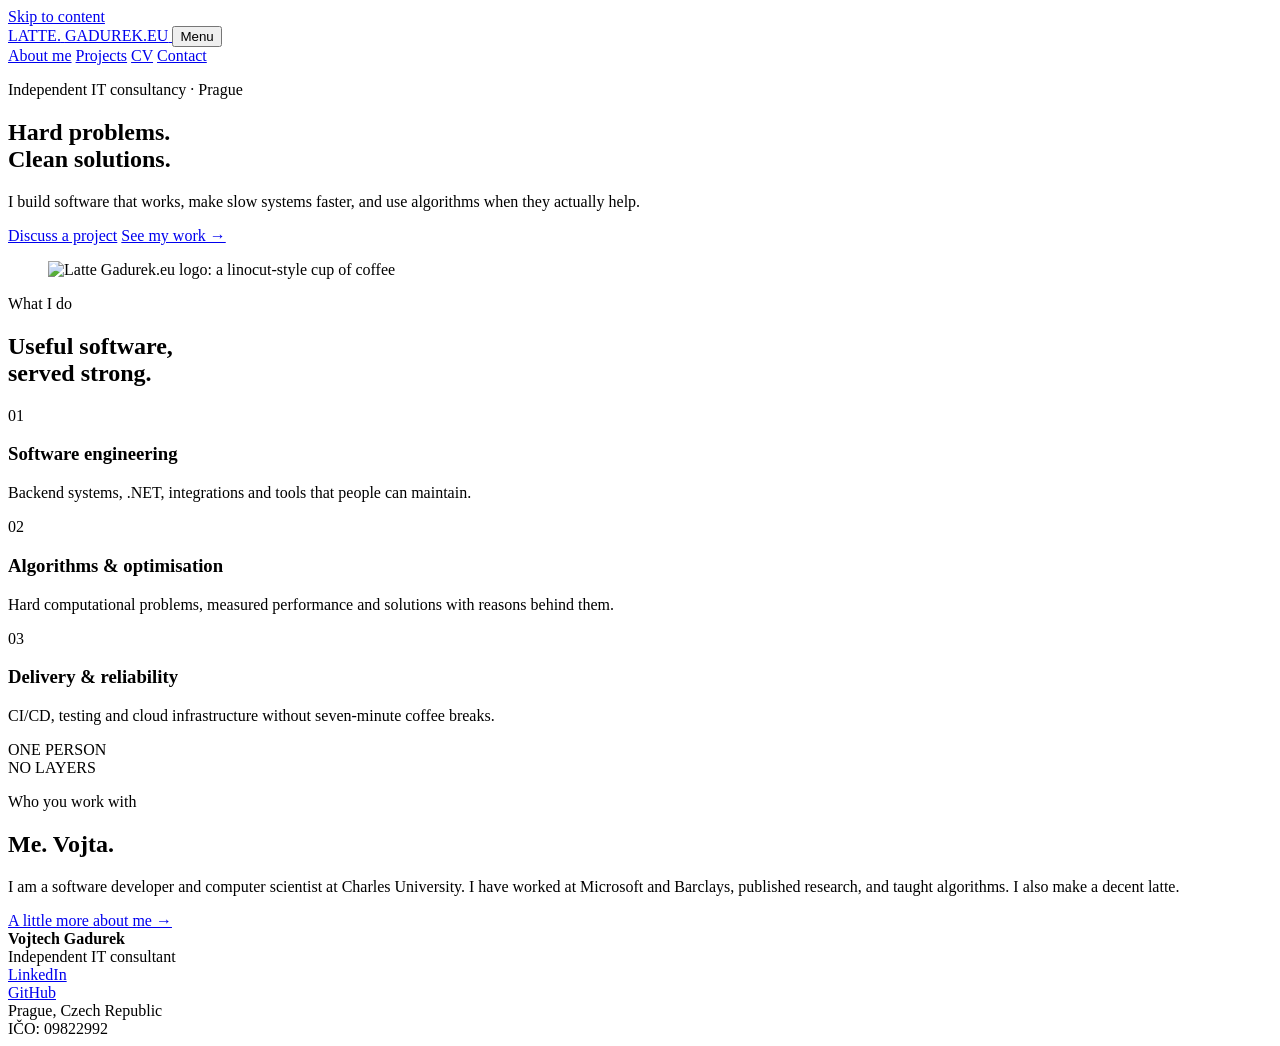
==== index.html @ 0b4cbfc3 "Build latte consultancy website" ====
<!doctype html>
<html lang="en">
<head>
  <meta charset="utf-8">
  <meta name="viewport" content="width=device-width, initial-scale=1">
  <meta name="description" content="Independent IT consultancy by Vojtech Gadurek. Software engineering, algorithms, optimisation and reliable systems.">
  <title>Vojtech Gadurek — IT Consultancy</title>
  <link rel="icon" href="/assets/latte-logo.png">
  <link rel="stylesheet" href="/assets/styles.css">
</head>
<body>
  <a class="skip-link" href="#main">Skip to content</a>
  <header class="site-header">
    <a class="brand" href="/" aria-label="Vojtech Gadurek, home">
      <span class="brand-mark">LATTE.</span>
      <span class="brand-name">GADUREK.EU</span>
    </a>
    <button class="menu-button" type="button" aria-expanded="false" aria-controls="site-nav">Menu</button>
    <nav id="site-nav" class="site-nav" aria-label="Main navigation">
      <a href="/about-me/">About me</a>
      <a href="/projects/">Projects</a>
      <a href="/cv/">CV</a>
      <a href="/contact/">Contact</a>
    </nav>
  </header>

  <main id="main">
    <section class="hero page-shell">
      <div class="hero-copy">
        <p class="eyebrow">Independent IT consultancy · Prague</p>
        <h1>Hard problems.<br>Clean solutions.</h1>
        <p class="lead">I build software that works, make slow systems faster, and use algorithms when they actually help.</p>
        <div class="actions">
          <a class="button" href="/contact/">Discuss a project</a>
          <a class="text-link" href="/projects/">See my work →</a>
        </div>
      </div>
      <figure class="hero-logo">
        <img src="/assets/latte-logo.png" alt="Latte Gadurek.eu logo: a linocut-style cup of coffee">
      </figure>
    </section>

    <section class="services page-shell" aria-labelledby="services-title">
      <div class="section-heading">
        <p class="eyebrow">What I do</p>
        <h2 id="services-title">Useful software,<br>served strong.</h2>
      </div>
      <div class="service-grid">
        <article class="service-card">
          <span class="card-number">01</span>
          <h3>Software engineering</h3>
          <p>Backend systems, .NET, integrations and tools that people can maintain.</p>
        </article>
        <article class="service-card brown">
          <span class="card-number">02</span>
          <h3>Algorithms &amp; optimisation</h3>
          <p>Hard computational problems, measured performance and solutions with reasons behind them.</p>
        </article>
        <article class="service-card">
          <span class="card-number">03</span>
          <h3>Delivery &amp; reliability</h3>
          <p>CI/CD, testing and cloud infrastructure without seven-minute coffee breaks.</p>
        </article>
      </div>
    </section>

    <section class="proof page-shell">
      <p class="stamp">ONE PERSON<br>NO LAYERS</p>
      <div>
        <p class="eyebrow">Who you work with</p>
        <h2>Me. Vojta.</h2>
        <p>I am a software developer and computer scientist at Charles University. I have worked at Microsoft and Barclays, published research, and taught algorithms. I also make a decent latte.</p>
        <a class="text-link" href="/about-me/">A little more about me →</a>
      </div>
    </section>
  </main>

  <footer class="site-footer">
    <div><strong>Vojtech Gadurek</strong><br>Independent IT consultant</div>
    <div><a href="https://www.linkedin.com/in/vojtech-gadurek">LinkedIn</a><br><a href="https://github.com/vojtechgadurek">GitHub</a></div>
    <div>Prague, Czech Republic<br>IČO: 09822992</div>
  </footer>
  <script src="/assets/site.js"></script>
</body>
</html>
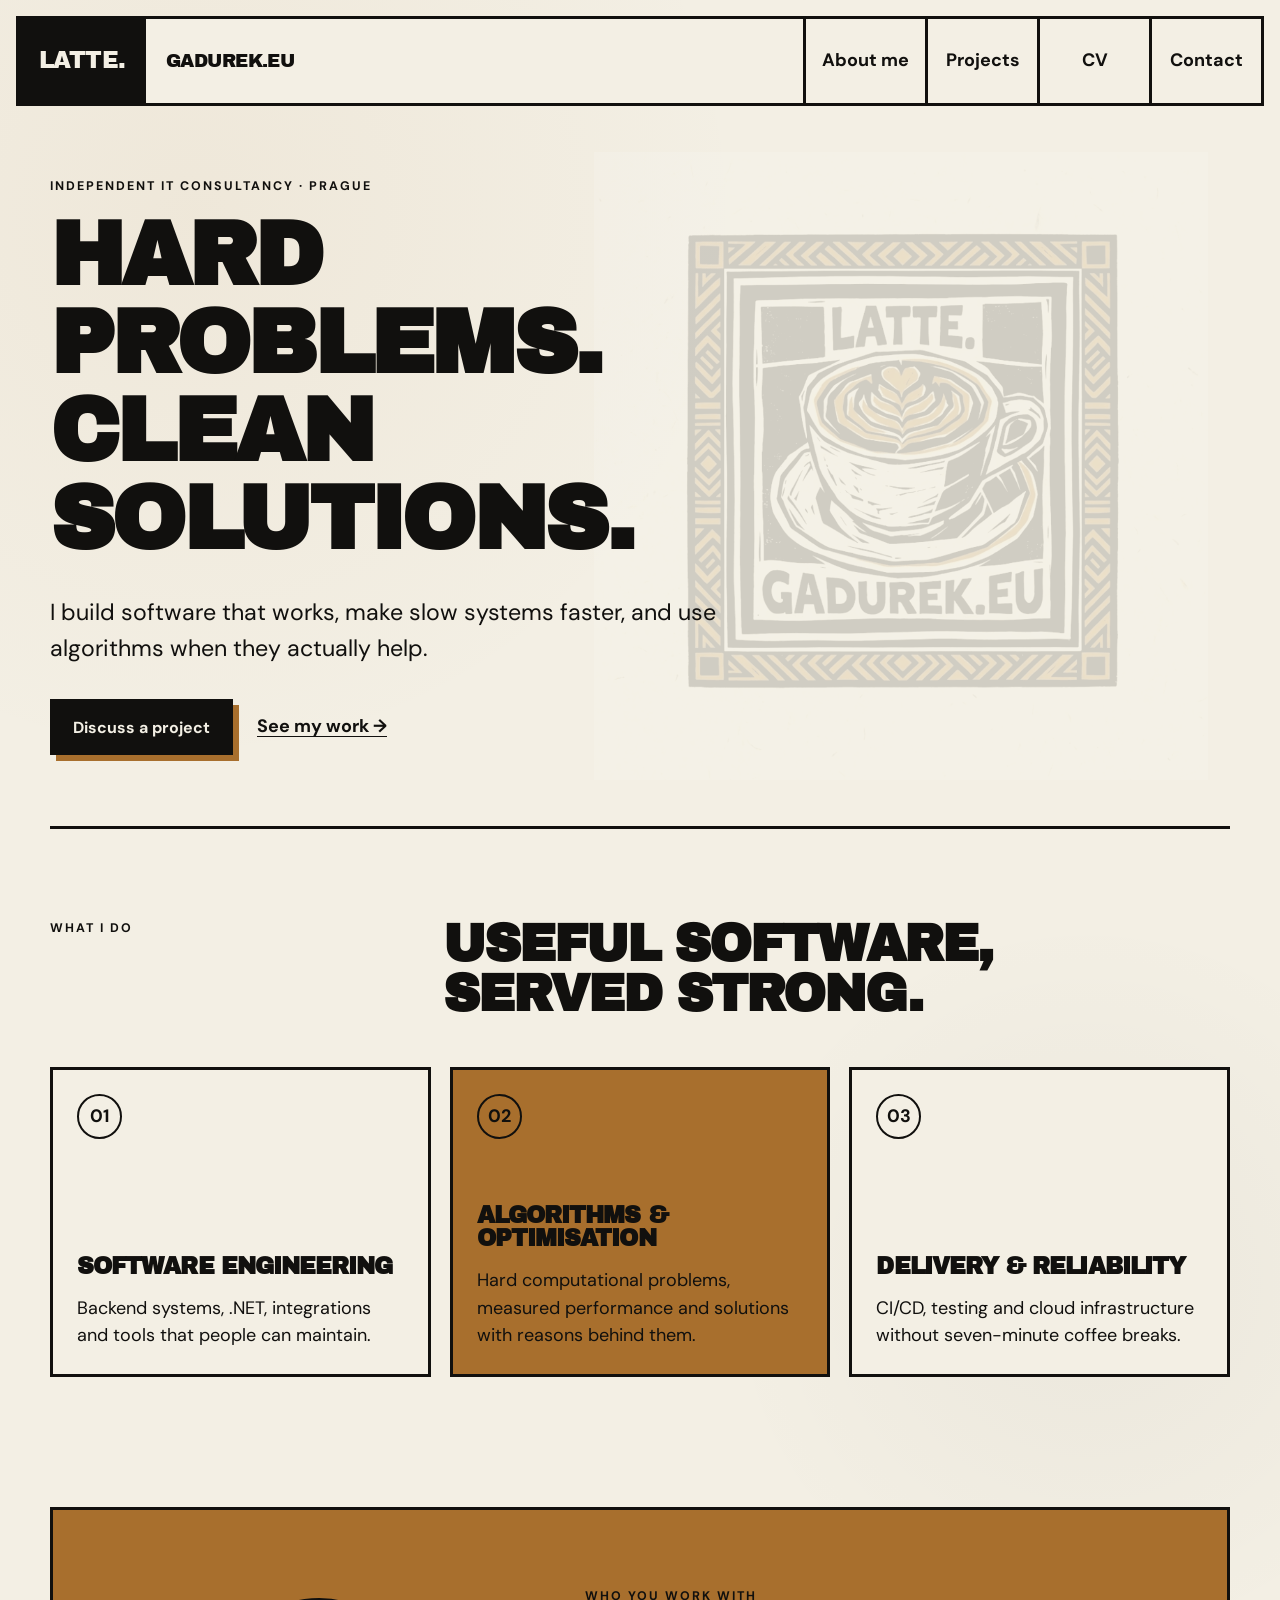
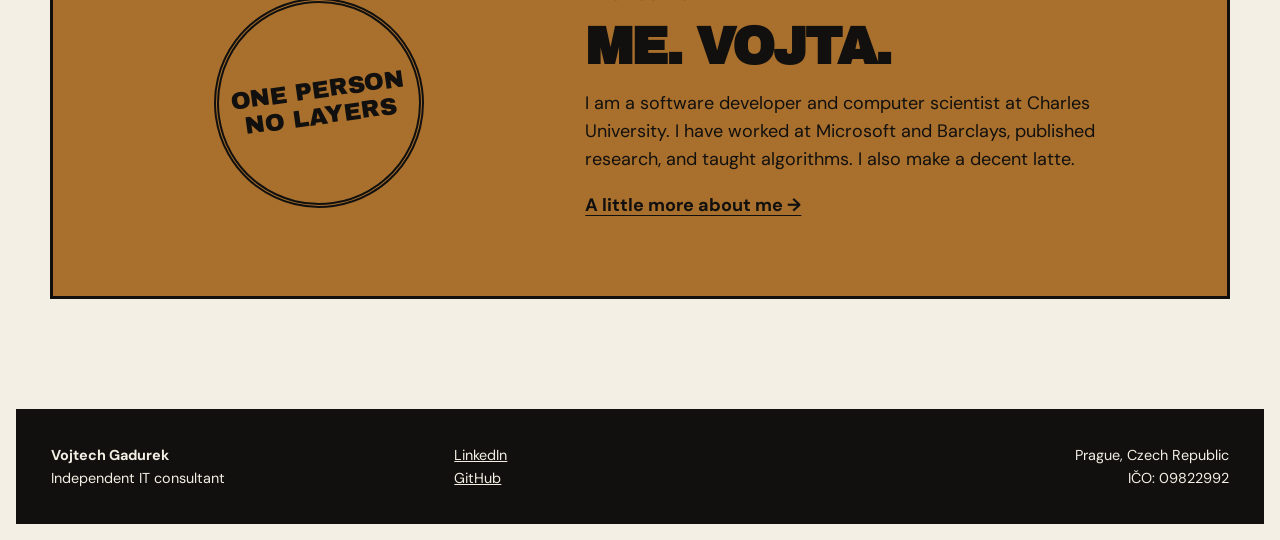
==== commit da6b1bc1: "Refine hero artwork and add portrait" ====
--- a/index.html
+++ b/index.html
@@ -35,9 +35,6 @@
           <a class="text-link" href="/projects/">See my work →</a>
         </div>
       </div>
-      <figure class="hero-logo">
-        <img src="/assets/latte-logo.png" alt="Latte Gadurek.eu logo: a linocut-style cup of coffee">
-      </figure>
     </section>
 
     <section class="services page-shell" aria-labelledby="services-title">
--- a/assets/styles.css
+++ b/assets/styles.css
@@ -0,0 +1,157 @@
+@import url('https://fonts.googleapis.com/css2?family=Archivo+Black&family=DM+Sans:wght@400;500;700&display=swap');
+
+:root {
+  --ink: #11100e;
+  --paper: #f3efe4;
+  --brown: #a86f2d;
+  --white: #fffdf7;
+  --line: 3px solid var(--ink);
+  --display: "Archivo Black", Impact, sans-serif;
+  --body: "DM Sans", Arial, sans-serif;
+}
+
+* { box-sizing: border-box; }
+html { scroll-behavior: smooth; }
+body {
+  margin: 0;
+  color: var(--ink);
+  background:
+    radial-gradient(circle at 15% 10%, rgba(168,111,45,.06), transparent 25%),
+    radial-gradient(circle at 85% 60%, rgba(17,16,14,.035), transparent 22%),
+    var(--paper);
+  font-family: var(--body);
+  font-size: 18px;
+  line-height: 1.55;
+}
+a { color: inherit; }
+img { display: block; max-width: 100%; }
+.skip-link { position: fixed; left: 1rem; top: -5rem; z-index: 10; padding: .6rem 1rem; background: var(--ink); color: var(--white); }
+.skip-link:focus { top: 1rem; }
+.page-shell { width: min(1180px, calc(100% - 48px)); margin: 0 auto; }
+
+.site-header {
+  width: min(1280px, calc(100% - 32px));
+  min-height: 90px;
+  margin: 16px auto 0;
+  border: var(--line);
+  display: flex;
+  align-items: stretch;
+  justify-content: space-between;
+  background: var(--paper);
+}
+.brand { display: flex; align-items: stretch; text-decoration: none; font-family: var(--display); letter-spacing: -.03em; }
+.brand-mark { display: grid; place-items: center; padding: 0 1.25rem; color: var(--paper); background: var(--ink); font-size: 1.45rem; }
+.brand-name { display: grid; place-items: center; padding: 0 1.25rem; font-size: 1.15rem; }
+.site-nav { display: flex; align-items: stretch; }
+.site-nav a { display: grid; place-items: center; min-width: 112px; padding: 0 1rem; border-left: var(--line); font-weight: 700; text-decoration: none; }
+.site-nav a:hover, .site-nav a[aria-current="page"] { color: var(--paper); background: var(--brown); }
+.menu-button { display: none; border: 0; border-left: var(--line); background: transparent; padding: 0 1.2rem; font: 700 1rem var(--body); }
+
+.hero {
+  position: relative;
+  isolation: isolate;
+  min-height: 720px;
+  display: flex;
+  align-items: center;
+  overflow: hidden;
+  padding-block: 70px;
+}
+.hero::before {
+  content: "";
+  position: absolute;
+  inset: 0;
+  z-index: -1;
+  background: url('/assets/latte-logo.png') no-repeat 96% 50% / 52% auto;
+  opacity: .14;
+  filter: contrast(1.15);
+  mix-blend-mode: multiply;
+}
+.hero-copy { position: relative; max-width: 760px; }
+.eyebrow { margin: 0 0 1rem; font-weight: 700; font-size: .78rem; letter-spacing: .16em; text-transform: uppercase; }
+h1, h2, h3 { font-family: var(--display); line-height: .98; letter-spacing: -.04em; text-transform: uppercase; }
+h1 { margin: 0; font-size: clamp(3.7rem, 7vw, 7.2rem); }
+h2 { margin: 0; font-size: clamp(2.2rem, 4vw, 4.2rem); }
+h3 { font-size: 1.45rem; }
+.lead { max-width: 670px; margin: 2rem 0; font-size: clamp(1.15rem, 2vw, 1.45rem); }
+.actions { display: flex; align-items: center; gap: 1.5rem; flex-wrap: wrap; }
+.button { display: inline-block; padding: .9rem 1.25rem; border: var(--line); color: var(--paper); background: var(--ink); box-shadow: 6px 6px 0 var(--brown); font: 700 1rem var(--body); text-decoration: none; cursor: pointer; }
+.button:hover, .button:focus-visible { color: var(--ink); background: var(--brown); box-shadow: 3px 3px 0 var(--ink); transform: translate(3px, 3px); }
+.text-link { font-weight: 700; text-underline-offset: .22em; }
+.services { border-top: var(--line); padding-block: 90px; }
+.section-heading { display: grid; grid-template-columns: .5fr 1fr; margin-bottom: 3rem; }
+.service-grid { display: grid; grid-template-columns: repeat(3, 1fr); gap: 1.2rem; }
+.service-card { min-height: 310px; padding: 1.5rem; border: var(--line); display: flex; flex-direction: column; background: var(--paper); }
+.service-card.brown { background: var(--brown); }
+.service-card h3 { margin: auto 0 1rem; }
+.service-card p { margin: 0; }
+.card-number { width: 2.8rem; height: 2.8rem; display: grid; place-items: center; border: 2px solid var(--ink); border-radius: 50%; font-weight: 700; }
+
+.proof { margin-block: 40px 110px; padding: 4rem; border: var(--line); background: var(--brown); display: grid; grid-template-columns: .7fr 1fr; align-items: center; gap: 5vw; }
+.proof > div > p:not(.eyebrow) { max-width: 620px; }
+.stamp { justify-self: center; width: 210px; height: 210px; display: grid; place-items: center; border: 5px double var(--ink); border-radius: 50%; font-family: var(--display); font-size: 1.5rem; line-height: 1.1; text-align: center; transform: rotate(-8deg); }
+
+.inner-page { min-height: 70vh; padding-block: 90px 120px; }
+.page-title { max-width: 980px; margin-bottom: 90px; }
+.page-title h1 { font-size: clamp(3.4rem, 6.5vw, 6.5rem); }
+.about-layout { display: grid; grid-template-columns: .8fr 1.2fr; gap: 6vw; align-items: start; }
+.contact-layout { display: grid; grid-template-columns: 1.25fr .75fr; gap: 8vw; align-items: start; }
+.large-prose { font-size: clamp(1.25rem, 2.5vw, 1.8rem); }
+.large-prose p:first-child { margin-top: 0; }
+.portrait-card { margin: 0; border: var(--line); background: var(--brown); box-shadow: 12px 12px 0 var(--ink); transform: rotate(-1deg); }
+.portrait-card img { width: 100%; aspect-ratio: 1.52 / 1; object-fit: cover; object-position: center; }
+.about-copy .fact-card { margin-top: 3rem; }
+.fact-card, .contact-note { padding: 2rem; border: var(--line); background: var(--brown); box-shadow: 10px 10px 0 var(--ink); }
+.fact-card ul, .contact-note ul { margin: 0; padding-left: 1.2rem; }
+.fact-card li, .contact-note li { margin: .55rem 0; }
+
+.project-list { border-top: var(--line); }
+.project-item { display: grid; grid-template-columns: .35fr 1fr; gap: 4vw; padding: 3.2rem 0; border-bottom: var(--line); }
+.project-item h2 { font-size: clamp(2rem, 4vw, 3.8rem); }
+.project-item p { max-width: 760px; }
+.project-meta, .tags { font-size: .8rem; font-weight: 700; letter-spacing: .1em; text-transform: uppercase; }
+.tags { color: #6d481e; }
+
+.cv-title { display: flex; justify-content: space-between; align-items: end; max-width: none; }
+.cv-section { display: grid; grid-template-columns: .35fr 1fr; gap: 4vw; padding: 3rem 0; border-top: var(--line); }
+.cv-section > h2 { font-size: 1.6rem; }
+.timeline article { display: grid; grid-template-columns: 190px 1fr; gap: 2rem; padding: 0 0 2.5rem; }
+.timeline h3 { margin: 0 0 .6rem; font-size: 1.3rem; }
+.timeline p { margin: 0; }
+.date { font-size: .82rem; font-weight: 700; letter-spacing: .06em; text-transform: uppercase; }
+.skills-strip p { margin: 0; font-size: 1.25rem; font-weight: 700; }
+
+.contact-form { display: grid; gap: 1.3rem; }
+.field { display: grid; gap: .45rem; }
+.field label { font-weight: 700; }
+.field input, .field textarea { width: 100%; padding: .9rem; border: var(--line); border-radius: 0; color: var(--ink); background: var(--white); font: inherit; }
+.field input:focus, .field textarea:focus { outline: 4px solid var(--brown); outline-offset: 2px; }
+.contact-form .button { justify-self: start; }
+.form-note, .small { font-size: .85rem; }
+
+.site-footer { width: min(1280px, calc(100% - 32px)); margin: 0 auto 16px; padding: 2rem; border: var(--line); color: var(--paper); background: var(--ink); display: grid; grid-template-columns: 1fr 1fr 1fr; gap: 2rem; font-size: .9rem; }
+.site-footer > div:last-child { text-align: right; }
+
+@media (max-width: 850px) {
+  body { font-size: 16px; }
+  .page-shell { width: min(100% - 30px, 680px); }
+  .site-header { position: relative; min-height: 70px; }
+  .brand-name { display: none; }
+  .menu-button { display: block; }
+  .site-nav { display: none; position: absolute; left: -3px; right: -3px; top: 67px; z-index: 5; border: var(--line); background: var(--paper); }
+  .site-nav.is-open { display: grid; }
+  .site-nav a { min-height: 58px; border: 0; border-bottom: 2px solid var(--ink); }
+  .site-nav a:last-child { border-bottom: 0; }
+  .hero { min-height: 620px; padding-block: 60px 80px; }
+  .hero::before { background-position: 50% 70%; background-size: 115% auto; opacity: .1; }
+  .section-heading, .service-grid, .proof, .about-layout, .contact-layout, .project-item, .cv-section { grid-template-columns: 1fr; }
+  .section-heading, .page-title { margin-bottom: 50px; }
+  .service-card { min-height: 245px; }
+  .proof { padding: 2.2rem; }
+  .stamp { width: 160px; height: 160px; font-size: 1.2rem; }
+  .cv-title { display: grid; gap: 2rem; justify-items: start; }
+  .timeline article { grid-template-columns: 1fr; gap: .4rem; }
+  .site-footer { grid-template-columns: 1fr; }
+  .site-footer > div:last-child { text-align: left; }
+}
+
+@media (prefers-reduced-motion: reduce) { html { scroll-behavior: auto; } }
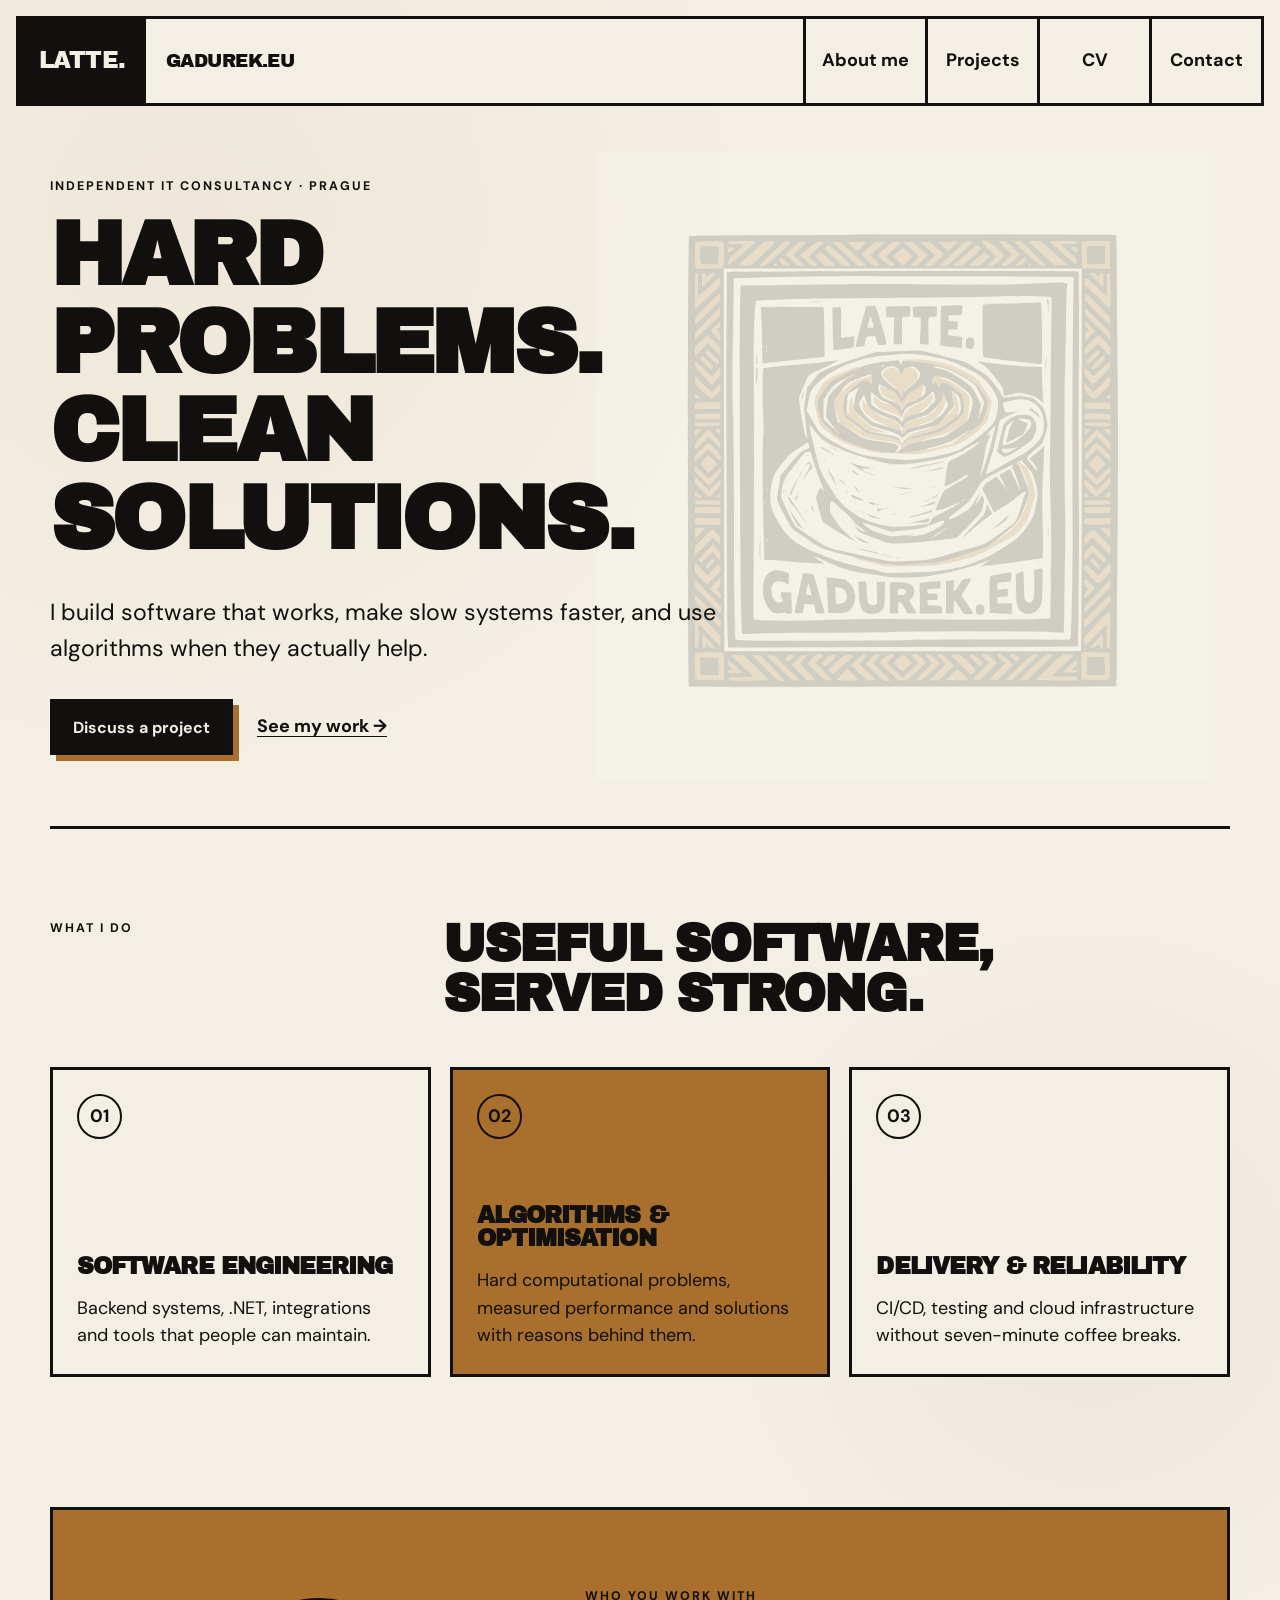
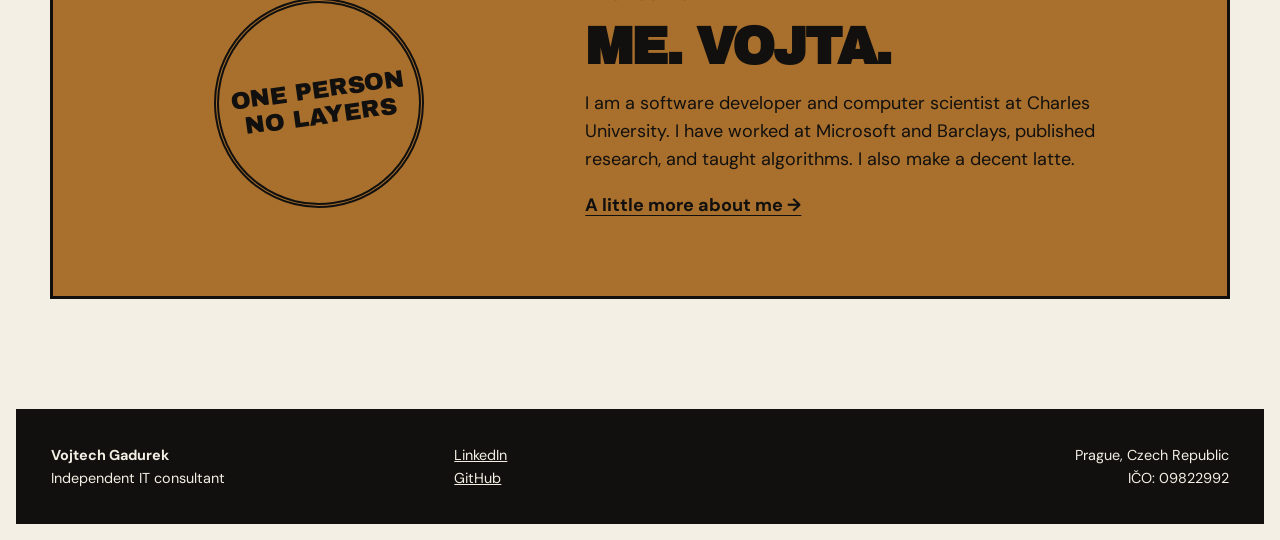
==== commit e765dbb6: "Vectorize artwork and add compact favicon" ====
--- a/index.html
+++ b/index.html
@@ -5,7 +5,7 @@
   <meta name="viewport" content="width=device-width, initial-scale=1">
   <meta name="description" content="Independent IT consultancy by Vojtech Gadurek. Software engineering, algorithms, optimisation and reliable systems.">
   <title>Vojtech Gadurek — IT Consultancy</title>
-  <link rel="icon" href="/assets/latte-logo.png">
+  <link rel="icon" href="/assets/favicon.svg" type="image/svg+xml">
   <link rel="stylesheet" href="/assets/styles.css">
 </head>
 <body>
--- a/assets/styles.css
+++ b/assets/styles.css
@@ -11,8 +11,10 @@
 }
 
 * { box-sizing: border-box; }
-html { scroll-behavior: smooth; }
+html { max-width: 100%; overflow-x: hidden; scroll-behavior: smooth; }
 body {
+  max-width: 100%;
+  overflow-x: hidden;
   margin: 0;
   color: var(--ink);
   background:
@@ -25,6 +27,8 @@
 }
 a { color: inherit; }
 img { display: block; max-width: 100%; }
+main, section, article, header, footer, nav, div, form { min-width: 0; }
+h1, h2, h3, p, li, a, button, label { overflow-wrap: anywhere; }
 .skip-link { position: fixed; left: 1rem; top: -5rem; z-index: 10; padding: .6rem 1rem; background: var(--ink); color: var(--white); }
 .skip-link:focus { top: 1rem; }
 .page-shell { width: min(1180px, calc(100% - 48px)); margin: 0 auto; }
@@ -61,7 +65,7 @@
   position: absolute;
   inset: 0;
   z-index: -1;
-  background: url('/assets/latte-logo.png') no-repeat 96% 50% / 52% auto;
+  background: url('/assets/latte-logo.svg') no-repeat 96% 50% / 52% auto;
   opacity: .14;
   filter: contrast(1.15);
   mix-blend-mode: multiply;
@@ -143,15 +147,39 @@
   .site-nav a:last-child { border-bottom: 0; }
   .hero { min-height: 620px; padding-block: 60px 80px; }
   .hero::before { background-position: 50% 70%; background-size: 115% auto; opacity: .1; }
+  h1 { font-size: clamp(2.55rem, 13vw, 4.6rem); line-height: 1.02; }
+  .page-title h1 { font-size: clamp(2.35rem, 12vw, 4.2rem); line-height: 1.02; }
+  h2, .project-item h2 { font-size: clamp(1.9rem, 9.5vw, 3.2rem); line-height: 1.03; }
+  h3, .timeline h3 { font-size: clamp(1.15rem, 5.8vw, 1.45rem); line-height: 1.08; }
+  .eyebrow, .project-meta, .tags { letter-spacing: .1em; }
+  .lead, .large-prose { font-size: clamp(1.05rem, 5vw, 1.35rem); }
+  .actions { align-items: flex-start; flex-direction: column; gap: 1.15rem; }
+  .actions > *, .button { max-width: 100%; }
   .section-heading, .service-grid, .proof, .about-layout, .contact-layout, .project-item, .cv-section { grid-template-columns: 1fr; }
   .section-heading, .page-title { margin-bottom: 50px; }
   .service-card { min-height: 245px; }
-  .proof { padding: 2.2rem; }
+  .proof { padding: clamp(1.35rem, 7vw, 2.2rem); }
   .stamp { width: 160px; height: 160px; font-size: 1.2rem; }
+  .portrait-card { box-shadow: 6px 6px 0 var(--ink); transform: none; }
+  .fact-card, .contact-note { padding: clamp(1.25rem, 6vw, 2rem); box-shadow: 6px 6px 0 var(--ink); }
   .cv-title { display: grid; gap: 2rem; justify-items: start; }
   .timeline article { grid-template-columns: 1fr; gap: .4rem; }
   .site-footer { grid-template-columns: 1fr; }
   .site-footer > div:last-child { text-align: left; }
 }
 
+@media (max-width: 400px) {
+  .page-shell { width: calc(100% - 24px); }
+  .site-header { width: calc(100% - 16px); min-height: 64px; margin-top: 8px; }
+  .brand-mark { padding-inline: .8rem; font-size: 1.08rem; }
+  .menu-button { padding-inline: .85rem; font-size: .9rem; }
+  .site-nav { top: 61px; }
+  .hero { min-height: 560px; padding-block: 48px 64px; }
+  .inner-page { padding-block: 60px 80px; }
+  .services { padding-block: 65px; }
+  .service-card { min-height: 220px; padding: 1.2rem; }
+  .proof { margin-bottom: 75px; }
+  .site-footer { width: calc(100% - 16px); margin-bottom: 8px; padding: 1.35rem; gap: 1.35rem; }
+}
+
 @media (prefers-reduced-motion: reduce) { html { scroll-behavior: auto; } }
